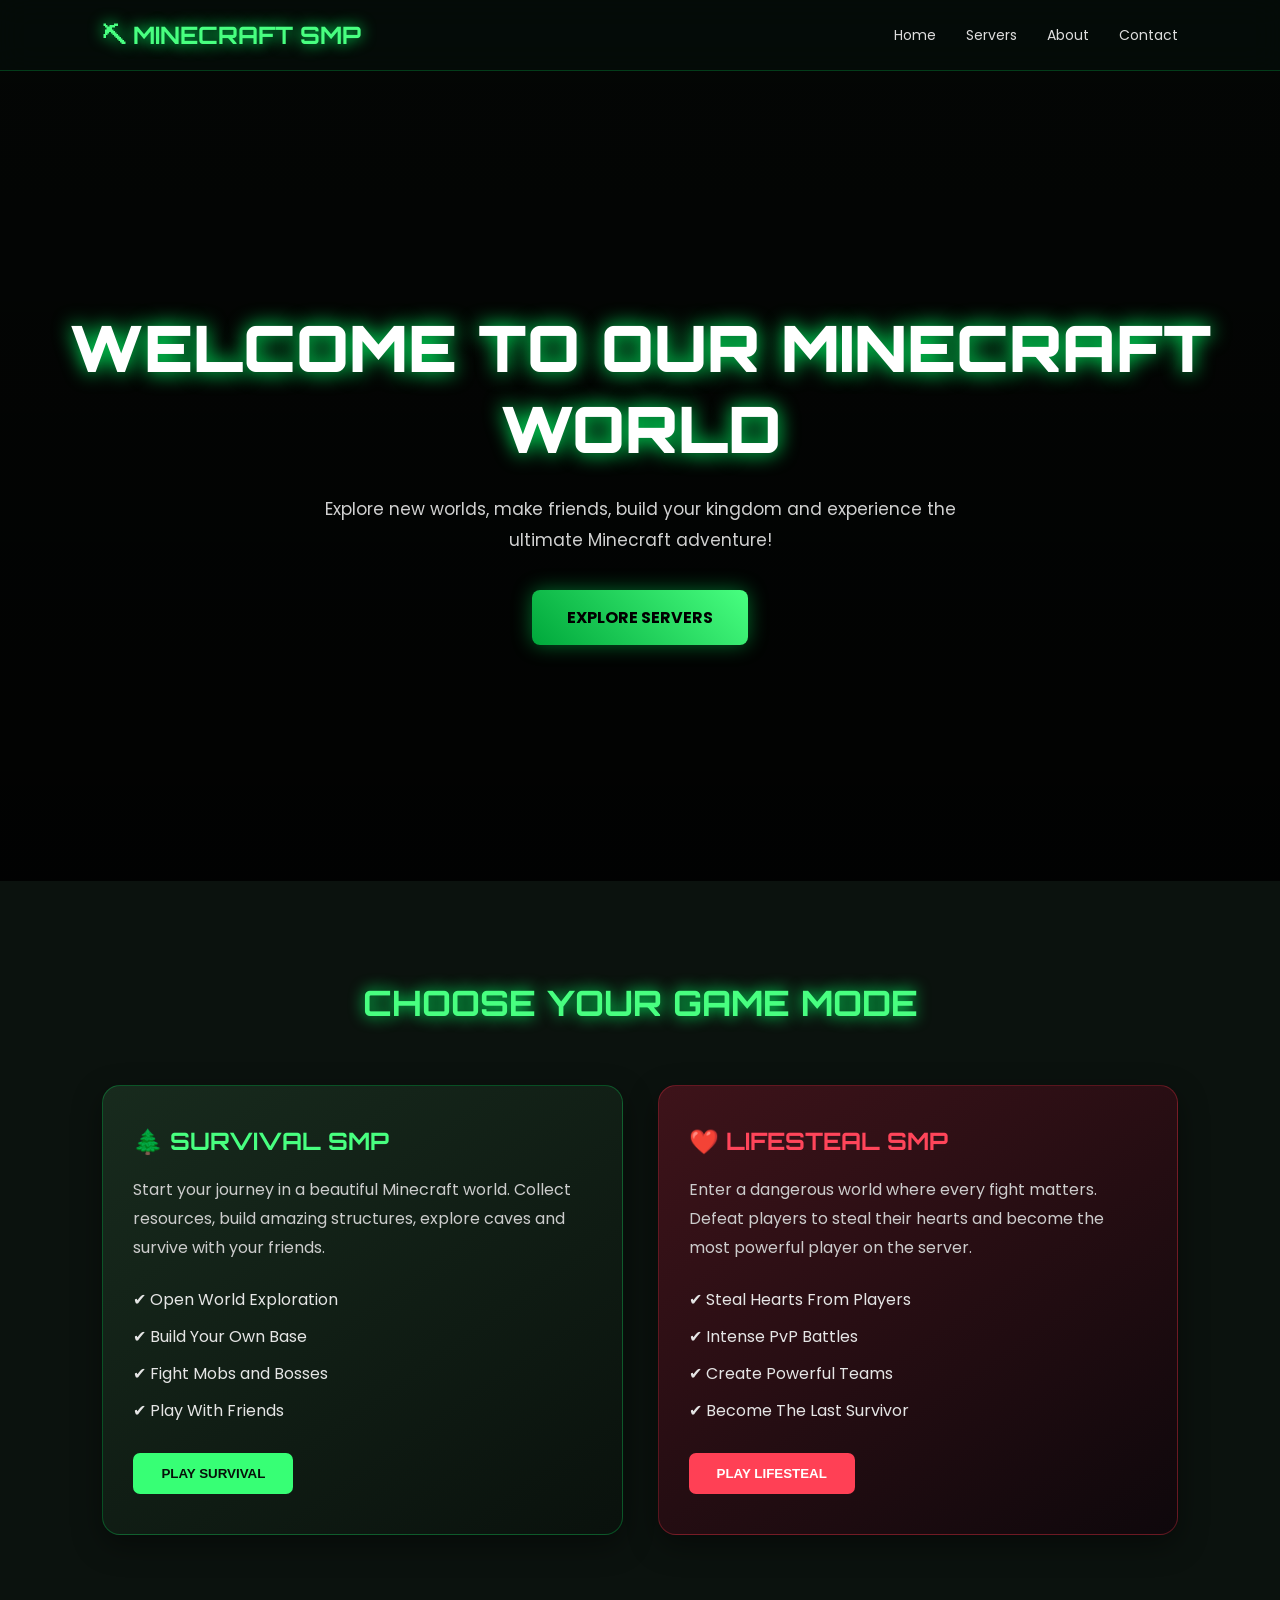
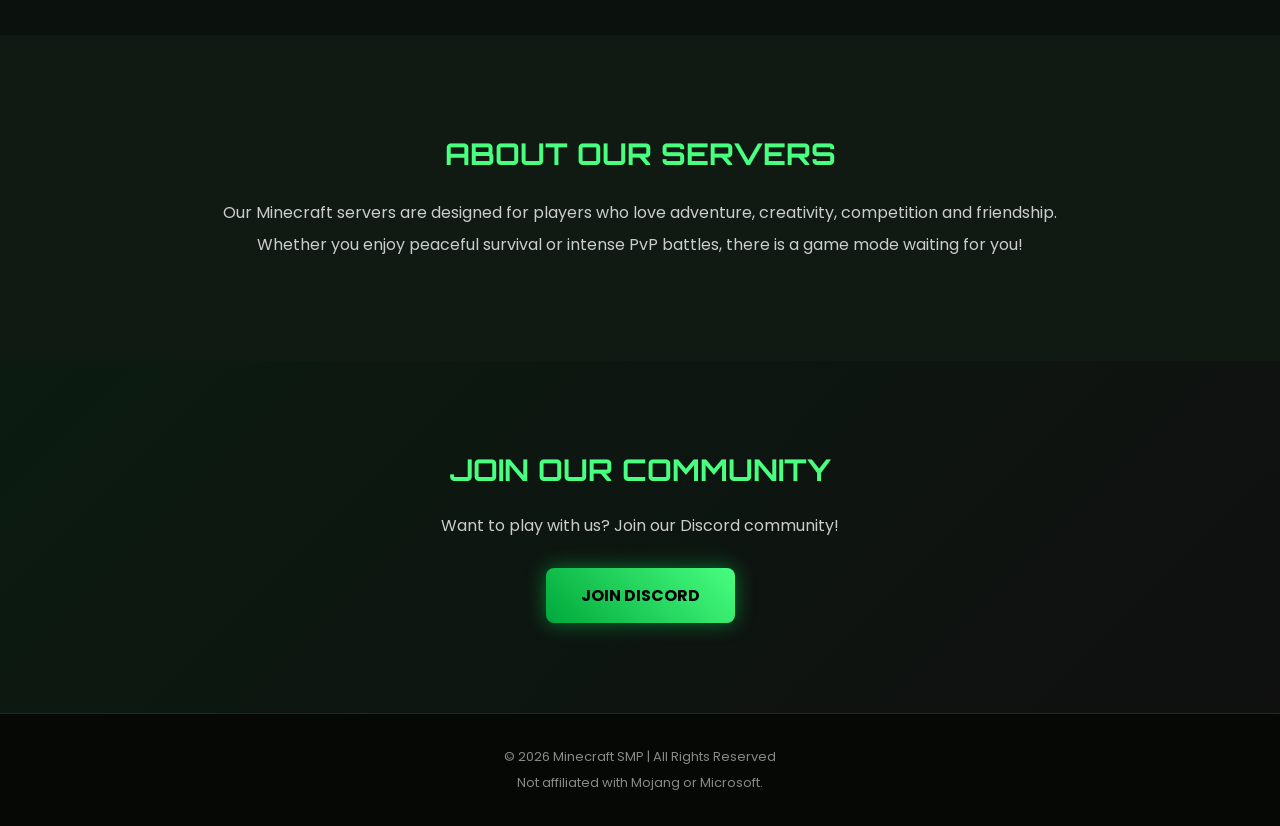
==== index.html @ 4bc15a17 "Add files via upload" ====
<!DOCTYPE html>
<html lang="en">
<head>
    <meta charset="UTF-8">
    <meta name="viewport" content="width=device-width, initial-scale=1.0">
    <title>Minecraft SMP Servers</title>
    <link rel="stylesheet" href="style.css">
</head>

<body>

    <!-- Header -->
    <header>
        <h1>⛏ MINECRAFT SMP</h1>

        <nav>
            <a href="#home">Home</a>
            <a href="#servers">Servers</a>
            <a href="#about">About</a>
            <a href="#contact">Contact</a>
        </nav>
    </header>

    <!-- Home Section -->
    <section id="home" class="hero">

        <h2>WELCOME TO OUR MINECRAFT WORLD</h2>

        <p>
            Explore new worlds, make friends, build your kingdom
            and experience the ultimate Minecraft adventure!
        </p>

        <a href="#servers" class="btn">EXPLORE SERVERS</a>

    </section>

    <!-- Servers Section -->
    <section id="servers">

        <h2>CHOOSE YOUR GAME MODE</h2>

        <div class="server-container">

            <!-- Survival Server -->
            <div class="server-card">

                <h3>🌲 SURVIVAL SMP</h3>

                <p>
                    Start your journey in a beautiful Minecraft world.
                    Collect resources, build amazing structures,
                    explore caves and survive with your friends.
                </p>

                <ul>
                    <li>✔ Open World Exploration</li>
                    <li>✔ Build Your Own Base</li>
                    <li>✔ Fight Mobs and Bosses</li>
                    <li>✔ Play With Friends</li>
                </ul>

                <button onclick="joinServer('survival')">
                    PLAY SURVIVAL
                </button>

            </div>

            <!-- Lifesteal Server -->
            <div class="server-card">

                <h3>❤️ LIFESTEAL SMP</h3>

                <p>
                    Enter a dangerous world where every fight matters.
                    Defeat players to steal their hearts and become
                    the most powerful player on the server.
                </p>

                <ul>
                    <li>✔ Steal Hearts From Players</li>
                    <li>✔ Intense PvP Battles</li>
                    <li>✔ Create Powerful Teams</li>
                    <li>✔ Become The Last Survivor</li>
                </ul>

                <button onclick="joinServer('lifesteal')">
                    PLAY LIFESTEAL
                </button>

            </div>

        </div>

    </section>

    <!-- About Section -->
    <section id="about">

        <h2>ABOUT OUR SERVERS</h2>

        <p>
            Our Minecraft servers are designed for players who love
            adventure, creativity, competition and friendship.

            Whether you enjoy peaceful survival or intense PvP battles,
            there is a game mode waiting for you!
        </p>

    </section>

    <!-- Contact Section -->
    <section id="contact">

        <h2>JOIN OUR COMMUNITY</h2>

        <p>Want to play with us? Join our Discord community!</p>

        <a href="https://discord.gg/6DWbQexFSh"
   class="btn"
   target="_blank"
   rel="noopener noreferrer">
   JOIN DISCORD
</a>

    </section>

    <!-- Footer -->
    <footer>
        <p>© 2026 Minecraft SMP | All Rights Reserved</p>
        <p>Not affiliated with Mojang or Microsoft.</p>
    </footer>

    <script src="script.js"></script>

</body>
</html>
---- style.css ----
/* ==============================
   MINECRAFT SMP WEBSITE
   PREMIUM GAMING DESIGN
================================ */

/* GOOGLE FONT */
@import url('https://fonts.googleapis.com/css2?family=Orbitron:wght@400;500;600;700;800;900&family=Poppins:wght@300;400;500;600;700&display=swap');

/* GLOBAL SETTINGS */
* {
    margin: 0;
    padding: 0;
    box-sizing: border-box;
    scroll-behavior: smooth;
}

body {
    font-family: 'Poppins', sans-serif;
    background: #080d0a;
    color: white;
    overflow-x: hidden;
}

/* ==============================
   HEADER
================================ */

header {
    width: 100%;
    padding: 20px 8%;
    display: flex;
    justify-content: space-between;
    align-items: center;
    background: rgba(5, 12, 8, 0.9);
    backdrop-filter: blur(15px);
    border-bottom: 1px solid rgba(0, 255, 100, 0.2);
    position: sticky;
    top: 0;
    z-index: 1000;
}

header h1 {
    font-family: 'Orbitron', sans-serif;
    font-size: 24px;
    color: #48ff80;
    text-shadow: 0 0 15px #00ff66;
}

nav {
    display: flex;
    gap: 30px;
}

nav a {
    color: #ddd;
    text-decoration: none;
    font-size: 14px;
    transition: 0.3s;
}

nav a:hover {
    color: #43ff78;
    text-shadow: 0 0 10px #00ff66;
}

/* ==============================
   HERO SECTION
================================ */

.hero {
    min-height: 90vh;
    display: flex;
    flex-direction: column;
    justify-content: center;
    align-items: center;
    text-align: center;
    padding: 40px 20px;

    background:
    linear-gradient(rgba(0, 0, 0, 0.55),
    rgba(0, 0, 0, 0.85)),
    url('https://images.unsplash.com/photo-1448375240586-882707db888b');

    background-size: cover;
    background-position: center;
    background-attachment: fixed;
}

.hero h2 {
    font-family: 'Orbitron', sans-serif;
    font-size: clamp(30px, 5vw, 65px);
    font-weight: 900;
    color: white;
    text-shadow: 0 0 20px #00ff66;
    margin-bottom: 25px;
    animation: fadeIn 1.5s ease;
}

.hero p {
    max-width: 700px;
    color: #d0d0d0;
    font-size: 17px;
    line-height: 1.8;
    margin-bottom: 35px;
}

/* BUTTONS */

.btn {
    display: inline-block;
    padding: 15px 35px;
    background: linear-gradient(45deg, #00a83b, #48ff80);
    color: black;
    font-weight: 700;
    text-decoration: none;
    border-radius: 8px;
    transition: 0.4s;
    box-shadow: 0 0 20px rgba(0, 255, 100, 0.4);
}

.btn:hover {
    transform: translateY(-5px) scale(1.05);
    box-shadow: 0 0 35px #00ff66;
}

/* ==============================
   SERVER SECTION
================================ */

#servers {
    padding: 100px 8%;
    text-align: center;
    background: #0b120e;
}

#servers h2 {
    font-family: 'Orbitron', sans-serif;
    font-size: 35px;
    margin-bottom: 60px;
    color: #48ff80;
    text-shadow: 0 0 15px #00ff66;
}

.server-container {
    display: grid;
    grid-template-columns: repeat(2, minmax(0, 1fr));
    gap: 35px;
}

/* SERVER CARDS */

.server-card {
    background: linear-gradient(
        145deg,
        rgba(25, 45, 31, 0.95),
        rgba(10, 18, 13, 0.95)
    );

    border: 1px solid rgba(0, 255, 100, 0.25);
    border-radius: 18px;
    padding: 40px 30px;
    text-align: left;
    transition: 0.4s;
    position: relative;
    overflow: hidden;
    box-shadow: 0 10px 30px rgba(0,0,0,0.4);
}

.server-card::before {
    content: "";
    position: absolute;
    width: 100%;
    height: 3px;
    top: 0;
    left: -100%;
    background: #48ff80;
    transition: 0.5s;
}

.server-card:hover::before {
    left: 0;
}

.server-card:hover {
    transform: translateY(-12px);
    border-color: #48ff80;
    box-shadow: 0 0 30px rgba(0,255,100,0.2);
}

.server-card h3 {
    font-family: 'Orbitron', sans-serif;
    font-size: 24px;
    margin-bottom: 20px;
    color: #48ff80;
}

.server-card p {
    color: #ccc;
    line-height: 1.8;
    margin-bottom: 25px;
}

.server-card ul {
    list-style: none;
    margin-bottom: 30px;
}

.server-card ul li {
    color: #e5e5e5;
    margin-bottom: 12px;
}

/* SERVER BUTTON */

.server-card button {
    padding: 13px 28px;
    background: #37ff75;
    color: #061109;
    border: none;
    border-radius: 7px;
    font-weight: 800;
    cursor: pointer;
    transition: 0.3s;
}

.server-card button:hover {
    background: white;
    box-shadow: 0 0 20px #37ff75;
    transform: scale(1.05);
}

/* LIFESTEAL RED THEME */

.server-card:nth-child(2) {
    border-color: rgba(255, 50, 70, 0.3);
    background: linear-gradient(
        145deg,
        rgba(65, 20, 27, 0.95),
        rgba(15, 8, 12, 0.95)
    );
}

.server-card:nth-child(2) h3 {
    color: #ff455a;
}

.server-card:nth-child(2)::before {
    background: #ff304c;
}

.server-card:nth-child(2):hover {
    border-color: #ff304c;
    box-shadow: 0 0 30px rgba(255, 40, 70, 0.25);
}

.server-card:nth-child(2) button {
    background: #ff4055;
    color: white;
}

.server-card:nth-child(2) button:hover {
    box-shadow: 0 0 20px #ff4055;
}

/* ==============================
   ABOUT SECTION
================================ */

#about {
    padding: 100px 15%;
    text-align: center;
    background: #101a13;
}

#about h2,
#contact h2 {
    font-family: 'Orbitron', sans-serif;
    color: #48ff80;
    font-size: 30px;
    margin-bottom: 25px;
}

#about p {
    color: #ccc;
    line-height: 2;
    font-size: 16px;
}

/* ==============================
   CONTACT SECTION
================================ */

#contact {
    padding: 90px 20px;
    text-align: center;
    background: linear-gradient(135deg, #0b1b10, #101010);
}

#contact p {
    color: #ccc;
    margin-bottom: 30px;
}

/* ==============================
   FOOTER
================================ */

footer {
    background: #050805;
    border-top: 1px solid rgba(0,255,100,0.2);
    padding: 30px;
    text-align: center;
    color: #888;
    font-size: 13px;
    line-height: 2;
}

/* ==============================
   ANIMATIONS
================================ */

@keyframes fadeIn {
    from {
        opacity: 0;
        transform: translateY(30px);
    }

    to {
        opacity: 1;
        transform: translateY(0);
    }
}

/* ==============================
   RESPONSIVE DESIGN
================================ */

@media (max-width: 768px) {

    header {
        flex-direction: column;
        gap: 18px;
        padding: 20px;
    }

    nav {
        gap: 15px;
        flex-wrap: wrap;
        justify-content: center;
    }

    nav a {
        font-size: 12px;
    }

    .hero {
        min-height: 75vh;
        background-attachment: scroll;
    }

    .hero p {
        font-size: 14px;
    }

    .server-container {
        grid-template-columns: 1fr;
    }

    #servers {
        padding: 70px 6%;
    }

    #servers h2 {
        font-size: 25px;
    }

    .server-card {
        padding: 30px 22px;
    }

    #about {
        padding: 70px 8%;
    }

}
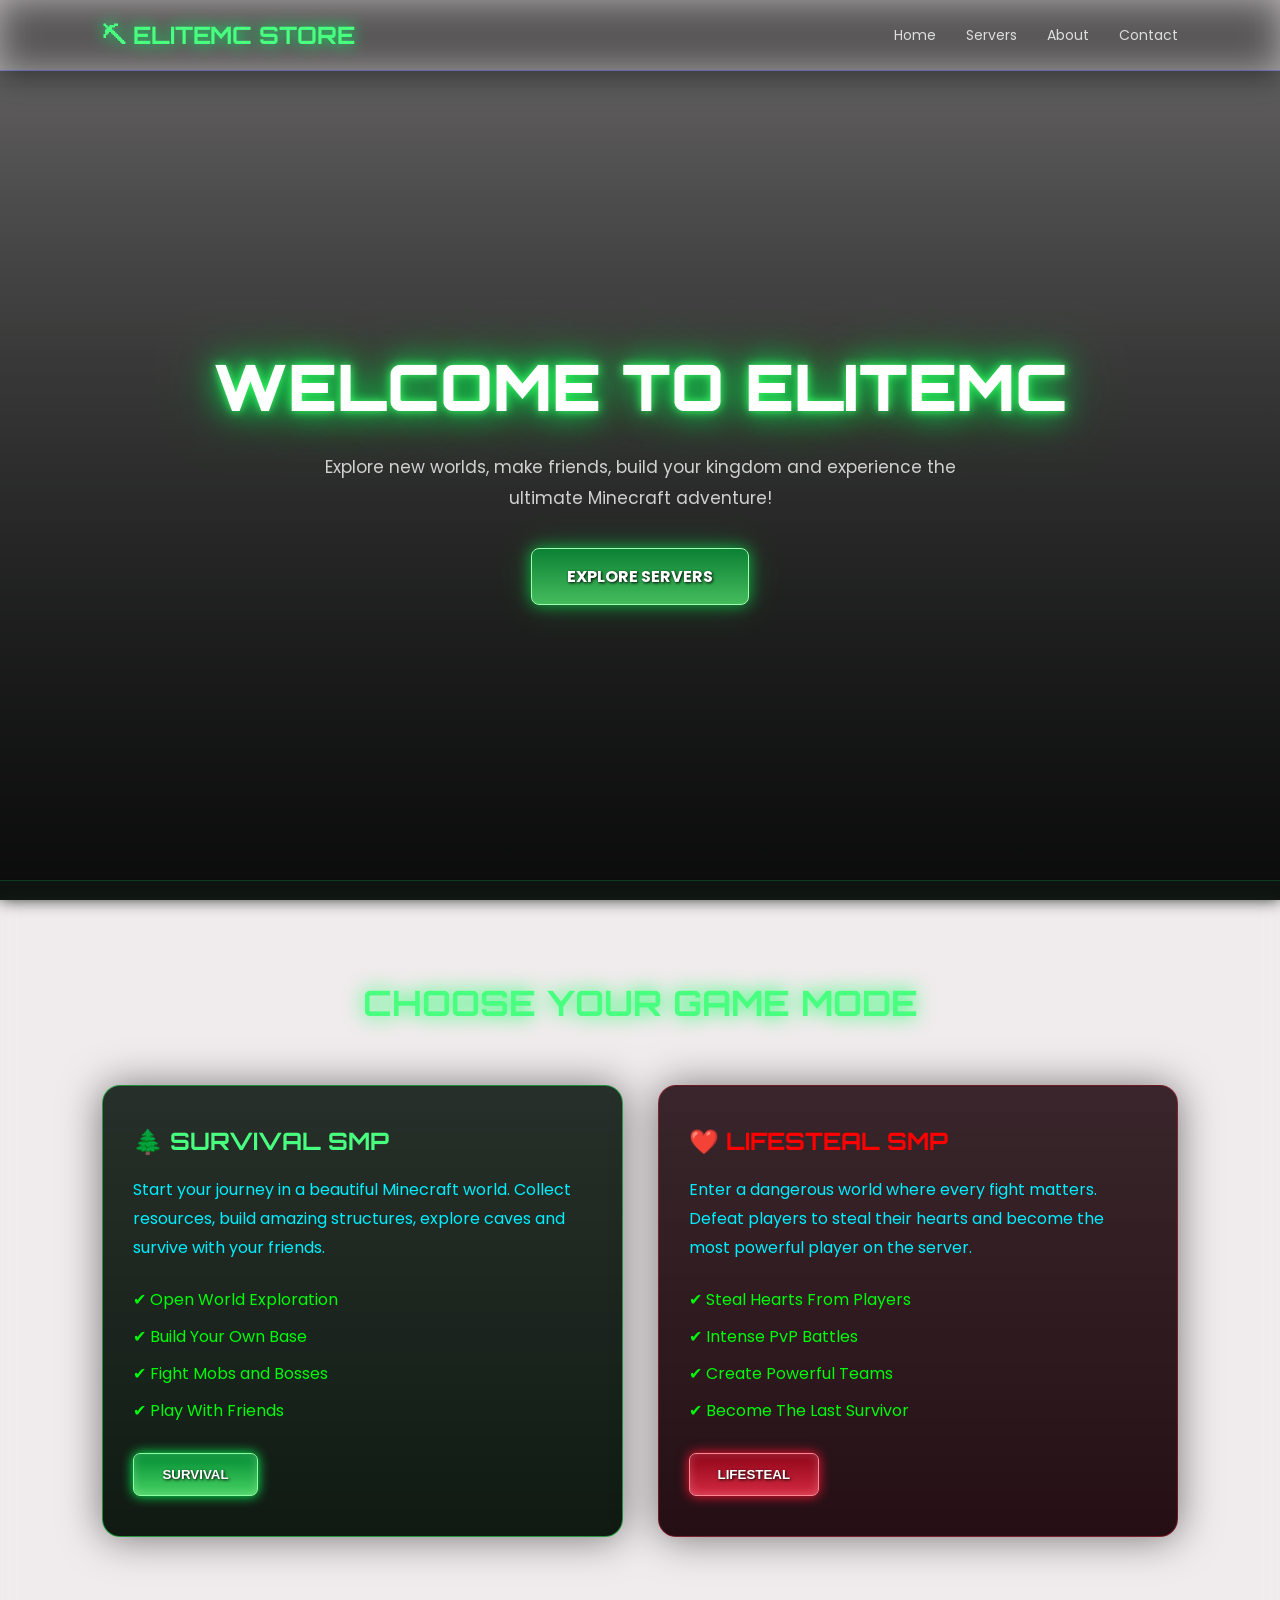
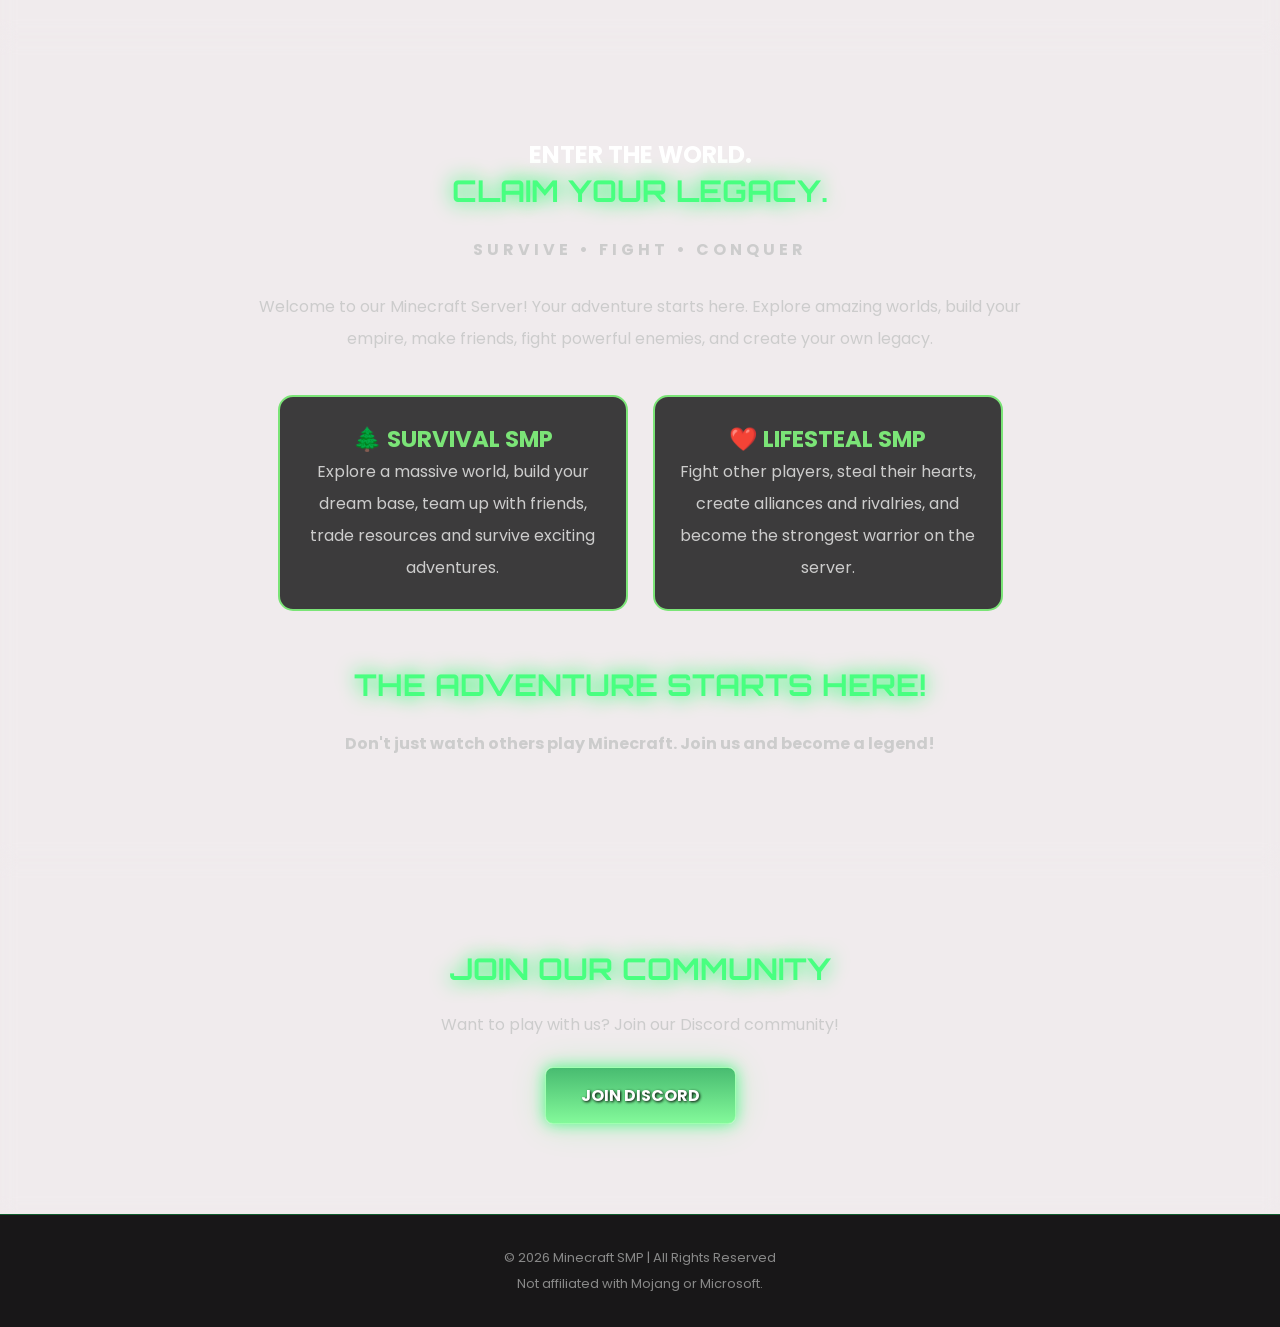
==== commit 8c8d8a99: "Add files via upload" ====
--- a/index.html
+++ b/index.html
@@ -1,137 +1,167 @@
-<!DOCTYPE html>
-<html lang="en">
-<head>
-    <meta charset="UTF-8">
-    <meta name="viewport" content="width=device-width, initial-scale=1.0">
-    <title>Minecraft SMP Servers</title>
-    <link rel="stylesheet" href="style.css">
-</head>
-
-<body>
-
-    <!-- Header -->
-    <header>
-        <h1>⛏ MINECRAFT SMP</h1>
-
-        <nav>
-            <a href="#home">Home</a>
-            <a href="#servers">Servers</a>
-            <a href="#about">About</a>
-            <a href="#contact">Contact</a>
-        </nav>
-    </header>
-
-    <!-- Home Section -->
-    <section id="home" class="hero">
-
-        <h2>WELCOME TO OUR MINECRAFT WORLD</h2>
-
-        <p>
-            Explore new worlds, make friends, build your kingdom
-            and experience the ultimate Minecraft adventure!
-        </p>
-
-        <a href="#servers" class="btn">EXPLORE SERVERS</a>
-
-    </section>
-
-    <!-- Servers Section -->
-    <section id="servers">
-
-        <h2>CHOOSE YOUR GAME MODE</h2>
-
-        <div class="server-container">
-
-            <!-- Survival Server -->
-            <div class="server-card">
-
-                <h3>🌲 SURVIVAL SMP</h3>
-
-                <p>
-                    Start your journey in a beautiful Minecraft world.
-                    Collect resources, build amazing structures,
-                    explore caves and survive with your friends.
-                </p>
-
-                <ul>
-                    <li>✔ Open World Exploration</li>
-                    <li>✔ Build Your Own Base</li>
-                    <li>✔ Fight Mobs and Bosses</li>
-                    <li>✔ Play With Friends</li>
-                </ul>
-
-                <button onclick="joinServer('survival')">
-                    PLAY SURVIVAL
-                </button>
-
-            </div>
-
-            <!-- Lifesteal Server -->
-            <div class="server-card">
-
-                <h3>❤️ LIFESTEAL SMP</h3>
-
-                <p>
-                    Enter a dangerous world where every fight matters.
-                    Defeat players to steal their hearts and become
-                    the most powerful player on the server.
-                </p>
-
-                <ul>
-                    <li>✔ Steal Hearts From Players</li>
-                    <li>✔ Intense PvP Battles</li>
-                    <li>✔ Create Powerful Teams</li>
-                    <li>✔ Become The Last Survivor</li>
-                </ul>
-
-                <button onclick="joinServer('lifesteal')">
-                    PLAY LIFESTEAL
-                </button>
-
-            </div>
-
-        </div>
-
-    </section>
-
-    <!-- About Section -->
-    <section id="about">
-
-        <h2>ABOUT OUR SERVERS</h2>
-
-        <p>
-            Our Minecraft servers are designed for players who love
-            adventure, creativity, competition and friendship.
-
-            Whether you enjoy peaceful survival or intense PvP battles,
-            there is a game mode waiting for you!
-        </p>
-
-    </section>
-
-    <!-- Contact Section -->
-    <section id="contact">
-
-        <h2>JOIN OUR COMMUNITY</h2>
-
-        <p>Want to play with us? Join our Discord community!</p>
-
-        <a href="https://discord.gg/6DWbQexFSh"
-   class="btn"
-   target="_blank"
-   rel="noopener noreferrer">
-   JOIN DISCORD
-</a>
-
-    </section>
-
-    <!-- Footer -->
-    <footer>
-        <p>© 2026 Minecraft SMP | All Rights Reserved</p>
-        <p>Not affiliated with Mojang or Microsoft.</p>
-    </footer>
-
-    <script src="script.js"></script>
-
-</body>
-</html>
+<!DOCTYPE html>
+<html lang="en">
+<head>
+    <meta charset="UTF-8">
+    <meta name="viewport" content="width=device-width, initial-scale=1.0">
+    <title>Minecraft SMP Servers</title>
+    <link rel="stylesheet" href="style.css">
+</head>
+
+<body class="home-page">
+
+    <!-- Header -->
+    <header>
+        <h1>⛏ ELITEMC STORE</h1>
+
+        <nav>
+            <a href="#home">Home</a>
+            <a href="#servers">Servers</a>
+            <a href="#about">About</a>
+            <a href="#contact">Contact</a>
+        </nav>
+    </header>
+
+    <!-- Home Section -->
+    <section id="home" class="hero">
+
+        <h2>WELCOME TO ELITEMC</h2>
+
+        <p>
+            Explore new worlds, make friends, build your kingdom
+            and experience the ultimate Minecraft adventure!
+        </p>
+
+        <a href="#servers" class="btn">EXPLORE SERVERS</a>
+
+    </section>
+
+    <!-- Servers Section -->
+    <section id="servers">
+
+        <h2>CHOOSE YOUR GAME MODE</h2>
+
+        <div class="server-container">
+
+            <!-- Survival Server -->
+            <div class="server-card">
+
+                <h3>🌲 SURVIVAL SMP</h3>
+
+                <p>
+                    Start your journey in a beautiful Minecraft world.
+                    Collect resources, build amazing structures,
+                    explore caves and survive with your friends.
+                </p>
+
+                <ul>
+                    <li>✔ Open World Exploration</li>
+                    <li>✔ Build Your Own Base</li>
+                    <li>✔ Fight Mobs and Bosses</li>
+                    <li>✔ Play With Friends</li>
+                </ul>
+
+               <button onclick="joinServer('survival')">SURVIVAL</button>
+
+            </div>
+
+            <!-- Lifesteal Server -->
+            <div class="server-card">
+
+                <h3>❤️ LIFESTEAL SMP</h3>
+
+                <p>
+                    Enter a dangerous world where every fight matters.
+                    Defeat players to steal their hearts and become
+                    the most powerful player on the server.
+                </p>
+
+                <ul>
+                    <li>✔ Steal Hearts From Players</li>
+                    <li>✔ Intense PvP Battles</li>
+                    <li>✔ Create Powerful Teams</li>
+                    <li>✔ Become The Last Survivor</li>
+                </ul>
+
+                <button onclick="joinServer('lifesteal')">LIFESTEAL</button>
+                    
+            </div>
+
+        </div>
+
+    </section>
+
+    <!-- SERVER DESCRIPTION SECTION -->
+<section id="about">
+
+    <h1>ENTER THE WORLD.</h1>
+    <h2>CLAIM YOUR LEGACY.</h2>
+
+    <p class="tagline">
+        SURVIVE • FIGHT • CONQUER
+    </p>
+
+    <p class="intro">
+        Welcome to our Minecraft Server! Your adventure starts here.
+        Explore amazing worlds, build your empire, make friends,
+        fight powerful enemies, and create your own legacy.
+    </p>
+
+    <div class="game-modes">
+
+        <div class="mode-box">
+            <h3>🌲 SURVIVAL SMP</h3>
+            <p>
+                Explore a massive world, build your dream base,
+                team up with friends, trade resources and survive
+                exciting adventures.
+            </p>
+        </div>
+
+        <div class="mode-box">
+            <h3>❤️ LIFESTEAL SMP</h3>
+            <p>
+                Fight other players, steal their hearts, create
+                alliances and rivalries, and become the strongest
+                warrior on the server.
+            </p>
+        </div>
+
+    </div>
+
+    <h2 class="join-text">
+        THE ADVENTURE STARTS HERE!
+    </h2>
+
+    <p class="ending">
+        Don't just watch others play Minecraft.
+        Join us and become a legend!
+    </p>
+
+</section>
+
+    <!-- Contact Section -->
+    <section id="contact">
+
+        <h2>JOIN OUR COMMUNITY</h2>
+
+        <p>Want to play with us? Join our Discord community!</p>
+
+        <a href="https://discord.gg/6DWbQexFSh"
+   class="btn"
+   target="_blank"
+   rel="noopener noreferrer">
+   JOIN DISCORD
+</a>
+
+    </section>
+
+    <!-- Footer -->
+    <footer>
+        <p>© 2026 Minecraft SMP | All Rights Reserved</p>
+        <p>Not affiliated with Mojang or Microsoft.</p>
+    </footer>
+
+    <script src="script.js"></script>
+
+</body>
+</html>
--- a/style.css
+++ b/style.css
@@ -1,386 +1,983 @@
-
-/* ==============================
-   MINECRAFT SMP WEBSITE
-   PREMIUM GAMING DESIGN
-================================ */
-
-/* GOOGLE FONT */
-@import url('https://fonts.googleapis.com/css2?family=Orbitron:wght@400;500;600;700;800;900&family=Poppins:wght@300;400;500;600;700&display=swap');
-
-/* GLOBAL SETTINGS */
-* {
-    margin: 0;
-    padding: 0;
-    box-sizing: border-box;
-    scroll-behavior: smooth;
-}
-
-body {
-    font-family: 'Poppins', sans-serif;
-    background: #080d0a;
-    color: white;
-    overflow-x: hidden;
-}
-
-/* ==============================
-   HEADER
-================================ */
-
-header {
-    width: 100%;
-    padding: 20px 8%;
-    display: flex;
-    justify-content: space-between;
-    align-items: center;
-    background: rgba(5, 12, 8, 0.9);
-    backdrop-filter: blur(15px);
-    border-bottom: 1px solid rgba(0, 255, 100, 0.2);
-    position: sticky;
-    top: 0;
-    z-index: 1000;
-}
-
-header h1 {
-    font-family: 'Orbitron', sans-serif;
-    font-size: 24px;
-    color: #48ff80;
-    text-shadow: 0 0 15px #00ff66;
-}
-
-nav {
-    display: flex;
-    gap: 30px;
-}
-
-nav a {
-    color: #ddd;
-    text-decoration: none;
-    font-size: 14px;
-    transition: 0.3s;
-}
-
-nav a:hover {
-    color: #43ff78;
-    text-shadow: 0 0 10px #00ff66;
-}
-
-/* ==============================
-   HERO SECTION
-================================ */
-
-.hero {
-    min-height: 90vh;
-    display: flex;
-    flex-direction: column;
-    justify-content: center;
-    align-items: center;
-    text-align: center;
-    padding: 40px 20px;
-
-    background:
-    linear-gradient(rgba(0, 0, 0, 0.55),
-    rgba(0, 0, 0, 0.85)),
-    url('https://images.unsplash.com/photo-1448375240586-882707db888b');
-
-    background-size: cover;
-    background-position: center;
-    background-attachment: fixed;
-}
-
-.hero h2 {
-    font-family: 'Orbitron', sans-serif;
-    font-size: clamp(30px, 5vw, 65px);
-    font-weight: 900;
-    color: white;
-    text-shadow: 0 0 20px #00ff66;
-    margin-bottom: 25px;
-    animation: fadeIn 1.5s ease;
-}
-
-.hero p {
-    max-width: 700px;
-    color: #d0d0d0;
-    font-size: 17px;
-    line-height: 1.8;
-    margin-bottom: 35px;
-}
-
-/* BUTTONS */
-
-.btn {
-    display: inline-block;
-    padding: 15px 35px;
-    background: linear-gradient(45deg, #00a83b, #48ff80);
-    color: black;
-    font-weight: 700;
-    text-decoration: none;
-    border-radius: 8px;
-    transition: 0.4s;
-    box-shadow: 0 0 20px rgba(0, 255, 100, 0.4);
-}
-
-.btn:hover {
-    transform: translateY(-5px) scale(1.05);
-    box-shadow: 0 0 35px #00ff66;
-}
-
-/* ==============================
-   SERVER SECTION
-================================ */
-
-#servers {
-    padding: 100px 8%;
-    text-align: center;
-    background: #0b120e;
-}
-
-#servers h2 {
-    font-family: 'Orbitron', sans-serif;
-    font-size: 35px;
-    margin-bottom: 60px;
-    color: #48ff80;
-    text-shadow: 0 0 15px #00ff66;
-}
-
-.server-container {
-    display: grid;
-    grid-template-columns: repeat(2, minmax(0, 1fr));
-    gap: 35px;
-}
-
-/* SERVER CARDS */
-
-.server-card {
-    background: linear-gradient(
-        145deg,
-        rgba(25, 45, 31, 0.95),
-        rgba(10, 18, 13, 0.95)
-    );
-
-    border: 1px solid rgba(0, 255, 100, 0.25);
-    border-radius: 18px;
-    padding: 40px 30px;
-    text-align: left;
-    transition: 0.4s;
-    position: relative;
-    overflow: hidden;
-    box-shadow: 0 10px 30px rgba(0,0,0,0.4);
-}
-
-.server-card::before {
-    content: "";
-    position: absolute;
-    width: 100%;
-    height: 3px;
-    top: 0;
-    left: -100%;
-    background: #48ff80;
-    transition: 0.5s;
-}
-
-.server-card:hover::before {
-    left: 0;
-}
-
-.server-card:hover {
-    transform: translateY(-12px);
-    border-color: #48ff80;
-    box-shadow: 0 0 30px rgba(0,255,100,0.2);
-}
-
-.server-card h3 {
-    font-family: 'Orbitron', sans-serif;
-    font-size: 24px;
-    margin-bottom: 20px;
-    color: #48ff80;
-}
-
-.server-card p {
-    color: #ccc;
-    line-height: 1.8;
-    margin-bottom: 25px;
-}
-
-.server-card ul {
-    list-style: none;
-    margin-bottom: 30px;
-}
-
-.server-card ul li {
-    color: #e5e5e5;
-    margin-bottom: 12px;
-}
-
-/* SERVER BUTTON */
-
-.server-card button {
-    padding: 13px 28px;
-    background: #37ff75;
-    color: #061109;
-    border: none;
-    border-radius: 7px;
-    font-weight: 800;
-    cursor: pointer;
-    transition: 0.3s;
-}
-
-.server-card button:hover {
-    background: white;
-    box-shadow: 0 0 20px #37ff75;
-    transform: scale(1.05);
-}
-
-/* LIFESTEAL RED THEME */
-
-.server-card:nth-child(2) {
-    border-color: rgba(255, 50, 70, 0.3);
-    background: linear-gradient(
-        145deg,
-        rgba(65, 20, 27, 0.95),
-        rgba(15, 8, 12, 0.95)
-    );
-}
-
-.server-card:nth-child(2) h3 {
-    color: #ff455a;
-}
-
-.server-card:nth-child(2)::before {
-    background: #ff304c;
-}
-
-.server-card:nth-child(2):hover {
-    border-color: #ff304c;
-    box-shadow: 0 0 30px rgba(255, 40, 70, 0.25);
-}
-
-.server-card:nth-child(2) button {
-    background: #ff4055;
-    color: white;
-}
-
-.server-card:nth-child(2) button:hover {
-    box-shadow: 0 0 20px #ff4055;
-}
-
-/* ==============================
-   ABOUT SECTION
-================================ */
-
-#about {
-    padding: 100px 15%;
-    text-align: center;
-    background: #101a13;
-}
-
-#about h2,
-#contact h2 {
-    font-family: 'Orbitron', sans-serif;
-    color: #48ff80;
-    font-size: 30px;
-    margin-bottom: 25px;
-}
-
-#about p {
-    color: #ccc;
-    line-height: 2;
-    font-size: 16px;
-}
-
-/* ==============================
-   CONTACT SECTION
-================================ */
-
-#contact {
-    padding: 90px 20px;
-    text-align: center;
-    background: linear-gradient(135deg, #0b1b10, #101010);
-}
-
-#contact p {
-    color: #ccc;
-    margin-bottom: 30px;
-}
-
-/* ==============================
-   FOOTER
-================================ */
-
-footer {
-    background: #050805;
-    border-top: 1px solid rgba(0,255,100,0.2);
-    padding: 30px;
-    text-align: center;
-    color: #888;
-    font-size: 13px;
-    line-height: 2;
-}
-
-/* ==============================
-   ANIMATIONS
-================================ */
-
-@keyframes fadeIn {
-    from {
-        opacity: 0;
-        transform: translateY(30px);
-    }
-
-    to {
-        opacity: 1;
-        transform: translateY(0);
-    }
-}
-
-/* ==============================
-   RESPONSIVE DESIGN
-================================ */
-
-@media (max-width: 768px) {
-
-    header {
-        flex-direction: column;
-        gap: 18px;
-        padding: 20px;
-    }
-
-    nav {
-        gap: 15px;
-        flex-wrap: wrap;
-        justify-content: center;
-    }
-
-    nav a {
-        font-size: 12px;
-    }
-
-    .hero {
-        min-height: 75vh;
-        background-attachment: scroll;
-    }
-
-    .hero p {
-        font-size: 14px;
-    }
-
-    .server-container {
-        grid-template-columns: 1fr;
-    }
-
-    #servers {
-        padding: 70px 6%;
-    }
-
-    #servers h2 {
-        font-size: 25px;
-    }
-
-    .server-card {
-        padding: 30px 22px;
-    }
-
-    #about {
-        padding: 70px 8%;
-    }
-
-}
+/* ==============================
+   MINECRAFT SMP WEBSITE
+   PREMIUM GAMING DESIGN
+================================ */
+
+/* GOOGLE FONT */
+@import url('https://fonts.googleapis.com/css2?family=Orbitron:wght@400;500;600;700;800;900&family=Poppins:wght@300;400;500;600;700&display=swap');
+
+/* GLOBAL SETTINGS */
+* {
+    margin: 0;
+    padding: 0;
+    box-sizing: border-box;
+    scroll-behavior: smooth;
+}
+
+body {
+    font-family: 'Poppins', sans-serif;
+    background: #080d0a;
+    color: white;
+    overflow-x: hidden;
+}
+
+/* ==============================
+   HEADER
+================================ */
+
+header {
+    width: 100%;
+    padding: 20px 8%;
+    display: flex;
+    justify-content: space-between;
+    align-items: center;
+    background: rgba(5, 12, 8, 0.9);
+    backdrop-filter: blur(15px);
+    border-bottom: 1px solid rgba(0, 255, 100, 0.2);
+    position: sticky;
+    top: 0;
+    z-index: 1000;
+}
+
+header h1 {
+    font-family: 'Orbitron', sans-serif;
+    font-size: 24px;
+    color: #48ff80;
+    text-shadow: 0 0 15px #00ff66;
+}
+
+nav {
+    display: flex;
+    gap: 30px;
+}
+
+nav a {
+    color: #ddd;
+    text-decoration: none;
+    font-size: 14px;
+    transition: 0.3s;
+}
+
+nav a:hover {
+    color: #43ff78;
+    text-shadow: 0 0 10px #00ff66;
+}
+
+/* ==============================
+   HERO SECTION
+================================ */
+
+.hero {
+    min-height: 90vh;
+    display: flex;
+    flex-direction: column;
+    justify-content: center;
+    align-items: center;
+    text-align: center;
+    padding: 40px 20px;
+
+    background:
+    linear-gradient(rgba(0, 0, 0, 0.55),
+    rgba(0, 0, 0, 0.85)),
+    url('https://images.unsplash.com/photo-1448375240586-882707db888b');
+
+    background-size: cover;
+    background-position: center;
+    background-attachment: fixed;
+}
+
+.hero h2 {
+    font-family: 'Orbitron', sans-serif;
+    font-size: clamp(30px, 5vw, 65px);
+    font-weight: 900;
+    color: white;
+    text-shadow: 0 0 20px #00ff66;
+    margin-bottom: 25px;
+    animation: fadeIn 1.5s ease;
+}
+
+.hero p {
+    max-width: 700px;
+    color: #d0d0d0;
+    font-size: 17px;
+    line-height: 1.8;
+    margin-bottom: 35px;
+}
+
+/* BUTTONS */
+
+.btn {
+    display: inline-block;
+    padding: 15px 35px;
+    background: linear-gradient(45deg, #ad00f2, #a8f600);
+    color: rgb(255, 0, 166);
+    font-weight: 700;
+    text-decoration: none;
+    border-radius: 8px;
+    transition: 0.4s;
+    box-shadow: 0 0 20px rgba(25, 0, 255, 0.4);
+}
+
+.btn:hover {
+    transform: translateY(-5px) scale(1.05);
+    box-shadow: 0 0 35px #0037ff;
+}
+
+/* ==============================
+   SERVER SECTION
+================================ */
+
+#servers {
+    padding: 100px 8%;
+    text-align: center;
+    background: #fff200;
+}
+
+#servers h2 {
+    font-family: 'Orbitron', sans-serif;
+    font-size: 35px;
+    margin-bottom: 60px;
+    color: #013fec;
+    text-shadow: 0 0 15px #00ff66;
+}
+
+.server-container {
+    display: grid;
+    grid-template-columns: repeat(2, minmax(0, 1fr));
+    gap: 35px;
+}
+
+/* SERVER CARDS */
+
+.server-card {
+    background: linear-gradient(
+        145deg,
+        rgba(25, 45, 31, 0.95),
+        rgba(10, 18, 13, 0.95)
+    );
+
+    border: 1px solid rgba(0, 255, 100, 0.25);
+    border-radius: 18px;
+    padding: 40px 30px;
+    text-align: left;
+    transition: 0.4s;
+    position: relative;
+    overflow: hidden;
+    box-shadow: 0 10px 30px rgba(0,0,0,0.4);
+}
+
+.server-card::before {
+    content: "";
+    position: absolute;
+    width: 100%;
+    height: 3px;
+    top: 0;
+    left: -100%;
+    background: #48ff80;
+    transition: 0.5s;
+}
+
+.server-card:hover::before {
+    left: 0;
+}
+
+.server-card:hover {
+    transform: translateY(-12px);
+    border-color: #48ff80;
+    box-shadow: 0 0 30px rgba(0,255,100,0.2);
+}
+
+.server-card h3 {
+    font-family: 'Orbitron', sans-serif;
+    font-size: 24px;
+    margin-bottom: 20px;
+    color: #48ff80;
+}
+
+.server-card p {
+    color: #00eeff;
+    line-height: 1.8;
+    margin-bottom: 25px;
+}
+
+.server-card ul {
+    list-style: none;
+    margin-bottom: 30px;
+}
+
+.server-card ul li {
+    color: #00fb08;
+    margin-bottom: 12px;
+}
+
+/* SERVER BUTTON */
+
+.server-card button {
+    padding: 13px 28px;
+    background: #af37ff;
+    color: #061109;
+    border: none;
+    border-radius: 7px;
+    font-weight: 800;
+    cursor: pointer;
+    transition: 0.3s;
+}
+
+.server-card button:hover {
+    background: rgb(0, 255, 255);
+    box-shadow: 0 0 20px #37ff75;
+    transform: scale(1.05);
+}
+
+/* LIFESTEAL RED THEME */
+
+.server-card:nth-child(2) {
+    border-color: rgba(255, 50, 70, 0.3);
+    background: linear-gradient(
+        145deg,
+        rgba(65, 20, 27, 0.95),
+        rgba(15, 8, 12, 0.95)
+    );
+}
+
+.server-card:nth-child(2) h3 {
+    color: #ff0000;
+}
+
+.server-card:nth-child(2)::before {
+    background: #ff304c;
+}
+
+.server-card:nth-child(2):hover {
+    border-color: #ff304c;
+    box-shadow: 0 0 30px rgba(255, 40, 70, 0.25);
+}
+
+.server-card:nth-child(2) button {
+    background: #ff4055;
+    color: white;
+}
+
+.server-card:nth-child(2) button:hover {
+    box-shadow: 0 0 20px #ff4055;
+}
+
+/* ==============================
+   ABOUT SECTION
+================================ */
+
+#about {
+    padding: 100px 15%;
+    text-align: center;
+    background: #1d095e;
+}
+
+#about h2,
+#contact h2 {
+    font-family: 'Orbitron', sans-serif;
+    color: #48ff80;
+    font-size: 30px;
+    margin-bottom: 25px;
+}
+
+#about p {
+    color: #ccc;
+    line-height: 2;
+    font-size: 16px;
+}
+
+/* ==============================
+   CONTACT SECTION
+================================ */
+
+#contact {
+    padding: 90px 20px;
+    text-align: center;
+    background: linear-gradient(135deg, #0b1b10, #101010);
+}
+
+#contact p {
+    color: #ccc;
+    margin-bottom: 30px;
+}
+
+/* ==============================
+   FOOTER
+================================ */
+
+footer {
+    background: #8a00fa;
+    border-top: 1px solid rgba(0,255,100,0.2);
+    padding: 30px;
+    text-align: center;
+    color: #888;
+    font-size: 13px;
+    line-height: 2;
+}
+
+/* ==============================
+   ANIMATIONS
+================================ */
+
+@keyframes fadeIn {
+    from {
+        opacity: 0;
+        transform: translateY(30px);
+    }
+
+    to {
+        opacity: 1;
+        transform: translateY(0);
+    }
+}
+
+/* ==============================
+   RESPONSIVE DESIGN
+================================ */
+
+@media (max-width: 768px) {
+
+    header {
+        flex-direction: column;
+        gap: 18px;
+        padding: 20px;
+    }
+
+    nav {
+        gap: 15px;
+        flex-wrap: wrap;
+        justify-content: center;
+    }
+
+    nav a {
+        font-size: 12px;
+    }
+
+    .hero {
+        min-height: 75vh;
+        background-attachment: scroll;
+    }
+
+    .hero p {
+        font-size: 14px;
+    }
+
+    .server-container {
+        grid-template-columns: 1fr;
+    }
+
+    #servers {
+        padding: 70px 6%;
+    }
+
+    #servers h2 {
+        font-size: 25px;
+    }
+
+    .server-card {
+        padding: 30px 22px;
+    }
+
+    #about {
+        padding: 70px 8%;
+    }
+
+}
+
+/* =========================
+   SMP STORE DESIGN
+========================= */
+
+.shop-hero {
+    padding: 100px 20px;
+    text-align: center;
+    background: linear-gradient(135deg, #ff00ee, #e702f8);
+}
+
+.shop-hero h2 {
+    font-family: 'Orbitron', sans-serif;
+    font-size: clamp(25px, 4vw, 45px);
+    color: #48ff80;
+    text-shadow: 0 0 20px #00ff66;
+    margin-bottom: 20px;
+}
+
+.shop-hero p {
+    color: #ccc;
+}
+
+.shop-section {
+    padding: 80px 8%;
+    text-align: center;
+    background: linear-gradient(135deg, #ff00ee, #e702f8);
+}
+
+
+.shop-section h2 {
+    font-family: 'Orbitron', sans-serif;
+    color: #48ff80;
+    margin-bottom: 45px;
+    font-size: 30px;
+}
+
+.shop-grid {
+    display: grid;
+    grid-template-columns: repeat(4, minmax(0, 1fr));
+    gap: 22px;
+}
+
+.product-card {
+    padding: 30px 20px;
+    background: linear-gradient(145deg, #ff00dd, #101712);
+    border: 1px solid rgba(72,255,128,0.3);
+    border-radius: 15px;
+    transition: 0.4s;
+}
+
+.product-card:hover {
+    transform: translateY(-10px);
+    border-color: #48ff80;
+    box-shadow: 0 0 25px rgba(0,255,100,0.2);
+}
+
+.product-card h3 {
+    font-family: 'Orbitron', sans-serif;
+    font-size: 18px;
+    color: white;
+    margin-bottom: 20px;
+}
+
+.product-card .price {
+    color: #48ff80;
+    font-size: 30px;
+    font-weight: 800;
+    margin-bottom: 15px;
+}
+
+.product-card p {
+    color: #bbb;
+    margin-bottom: 20px;
+}
+
+.product-card button {
+    width: 100%;
+    padding: 13px;
+    background: #37ff75;
+    border: none;
+    border-radius: 7px;
+    font-weight: 800;
+    cursor: pointer;
+    transition: 0.3s;
+}
+
+.product-card button:hover {
+    background: white;
+    box-shadow: 0 0 20px #37ff75;
+}
+
+@media(max-width: 900px) {
+    .shop-grid {
+        grid-template-columns: repeat(2, 1fr);
+    }
+}
+
+@media(max-width: 500px) {
+    .shop-grid {
+        grid-template-columns: 1fr;
+    }
+}
+
+/* =================================
+   MINECRAFT 4K CINEMATIC THEME
+================================= */
+
+/* BACKGROUND IMAGE */
+
+body {
+    background: #8f6a7721;
+    position: relative;
+    isolation: isolate;
+}
+
+body::before {
+    content: "";
+    position: fixed;
+    inset: 0;
+    z-index: -1;
+
+    background: url("https://images4.alphacoders.com/136/thumb-1920-1368460.png") center center / cover no-repeat;
+
+    filter: brightness(1.00) blur(0px);
+    transform: scale(1.02);
+}
+
+body::after {
+    content: "";
+    position: fixed;
+    inset: 0;
+    z-index: -1;
+
+    background: linear-gradient(
+        180deg,
+        rgba(0,0,0,0.25),
+        rgba(0,10,4,0.78)
+    );
+
+    pointer-events: none;
+}
+
+/* HEADER GLASS EFFECT */
+
+header {
+        background: url("https://wallpaperbat.com/img/70213281-red-minecraft-wallpaper.jpg") center center / cover no-repeat;
+    backdrop-filter: brightness(0.50) blur(18px);
+    border-bottom: 1px solid rgba(50, 67, 255, 0.35);
+    box-shadow: 0 5px 30px rgba(0,0,0,0.5);
+}
+
+/* HERO SECTION */
+
+.hero {
+    background: linear-gradient(rgba(0, 0, 0, 0.4), rgba(0, 0, 0, 0.8)), url('minecraft-bg.jpg');
+    background-size: cover;
+    background-position: center;
+    background-attachment: fixed;
+    border-bottom: 1px solid rgba(0,255,100,0.2);
+}
+
+.hero h2 {
+    color: white;
+    text-shadow:
+        0 0 10px #39ff65,
+        0 0 30px #00ff55,
+        0 0 60px #00a83b;
+}
+
+/* SURVIVAL BUTTON */
+
+.server-card:first-child button {
+    background: linear-gradient(rgba(0, 168, 59, 0.8), rgba(84, 255, 118, 0.8)), url('https://images2.alphacoders.com/137/thumb-1920-1370592.jpeg');
+    background-size: cover;
+    color: white;
+    border: 1px solid #8aff9f;
+    text-shadow: 1px 1px 3px black;
+    box-shadow:
+        0 0 12px #00ff55,
+        inset 0 0 10px rgba(255,255,255,0.2);
+}
+
+.server-card:first-child button:hover {
+    transform: translateY(-5px) scale(1.05);
+
+    box-shadow:
+        0 0 15px #00ff55,
+        0 0 40px #00ff55;
+}
+
+/* LIFESTEAL BUTTON */
+
+.server-card:nth-child(2) button {
+    background: linear-gradient(rgba(168, 0, 23, 0.8), rgba(255, 48, 76, 0.8)), url('https://images.unsplash.com/photo-1623931320499-528246a48914?q=80&w=400&auto=format&fit=crop');
+    background-size: cover;
+    color: white;
+    border: 1px solid #ff8795;
+    text-shadow: 1px 1px 3px black;
+    box-shadow:
+        0 0 12px #ff102e,
+        inset 0 0 10px rgba(255,255,255,0.2);
+}
+
+.server-card:nth-child(2) button:hover {
+    transform: translateY(-5px) scale(1.05);
+
+    box-shadow:
+        0 0 15px #ff102e,
+        0 0 40px #ff102e;
+}
+
+/* SERVER CARDS */
+
+.server-card {
+    background: linear-gradient(rgba(3, 15, 7, 0.85), rgba(3, 15, 7, 0.95)), url('https://images2.alphacoders.com/137/thumb-1920-1370592.jpeg');
+    background-size: cover;
+    background-position: center;
+    backdrop-filter: blur(1px);
+    border: 1px solid rgba(50,255,100,0.5);
+    box-shadow: 0 1px 40px rgba(0,0,0,0.5);
+}
+
+.server-card:nth-child(2) {
+    background: linear-gradient(rgba(25, 3, 9, 0.85), rgba(25, 3, 9, 0.95)), url('https://images4.alphacoders.com/133/thumb-1920-1333795.jpeg');
+    background-size: cover;
+    background-position: center;
+    border: 1px solid rgba(255, 40, 65, 0.352);
+}
+
+/* SECTION BACKGROUNDS */
+
+#servers {
+    background: linear-gradient(rgba(11, 18, 14, 0.85), rgba(11, 18, 14, 0.95)), url('https://images.alphacoders.com/135/thumb-1920-1353837.png');
+    background-size: cover;
+    background-position: center;
+    background-attachment: fixed;
+    backdrop-filter: blur(8px);
+}
+
+#about {
+    background: linear-gradient(rgba(16, 26, 19, 0.85), rgba(16, 26, 19, 0.95)), url('https://images7.alphacoders.com/589/thumb-1920-589323.jpg');
+    background-size: cover;
+    background-position: center;
+    background-attachment: fixed;
+    backdrop-filter: blur(8px);
+}
+
+#contact {
+    background: linear-gradient(rgba(11, 27, 16, 0.85), rgba(16, 16, 16, 0.95)), url('https://images.alphacoders.com/963/thumb-1920-96393.jpg');
+    background-size: cover;
+    background-position: center;
+    background-attachment: fixed;
+    backdrop-filter: blur(8px);
+}
+
+/* GREEN HEADINGS */
+
+#servers h2,
+#about h2,
+#contact h2 {
+    color: #48ff80;
+    text-shadow: 0 0 20px #00ff55;
+}
+
+/* DISCORD / EXPLORE BUTTON */
+
+.btn {
+    background: linear-gradient(rgba(0, 168, 59, 0.7), rgba(84, 255, 118, 0.7)), url('11111111111111111111111111');
+    background-size: cover;
+    background-position: center;
+    color: white;
+    text-shadow: 1px 1px 3px black;
+    border: 1px solid #a0ffb1;
+
+    box-shadow:
+        0 0 15px rgba(0,255,80,0.6),
+        0 0 35px rgba(0,255,80,0.2);
+}
+
+.btn:hover {
+    box-shadow:
+        0 0 25px #00ff55,
+        0 0 50px #00ff55;
+}
+
+/* FOOTER */
+
+footer {
+    background: rgba(0,0,0,0.9);
+    border-top: 1px solid rgba(0,255,100,0.3);
+}
+
+/* SMOOTH ANIMATIONS */
+
+.server-card,
+.btn,
+.server-card button {
+    transition: all 0.35s ease;
+}
+
+/* MOBILE BACKGROUND */
+
+@media(max-width: 768px) {
+    body::before {
+        background-position: center;
+    }
+
+    .hero {
+        background-attachment: scroll;
+    }
+}
+
+/* MINECRAFT STORE THEME */
+
+.shop-hero {
+    background:
+        linear-gradient(
+            rgba(0,0,0,0.55),
+            rgba(0,0,0,0.8)
+        ),
+        url("minecraft-bg.jpg") center / cover no-repeat;
+}
+
+.shop-section {
+    background: url("https://wallpaperbat.com/img/14503761-complementary-is-a-cool-shader.jpg") center / cover no-repeat;
+    backdrop-filter: blur(10px);
+}
+
+.product-card {
+    background: linear-gradient(rgba(4,20,10,0.85), rgba(4,20,10,0.95)), url('https://wallpaperaccess.com/full/5949659.jpg');
+    background-size: cover;
+    background-position: center;
+    border: 1px solid rgba(0,255,100,0.45);
+    backdrop-filter: blur(12px);
+    box-shadow: 0 10px 30px rgba(0,0,0,0.5);
+}
+
+.product-card:hover {
+    transform: translateY(-10px) scale(1.02);
+    box-shadow: 0 0 30px rgba(0,255,100,0.35);
+}
+
+.product-card .price {
+    color: #48ff80;
+    text-shadow: 0 0 12px #00ff55;
+}
+
+.product-card button {
+    background: linear-gradient(rgba(0, 168, 59, 0.8), rgba(84, 255, 118, 0.8)), url('https://images.unsplash.com/photo-1628155930542-3c7a64e2c833?q=80&w=400&auto=format&fit=crop');
+    background-size: cover;
+    color: white;
+    text-shadow: 1px 1px 3px black;
+    box-shadow: 0 0 15px rgba(0,255,100,0.35);
+}
+
+.product-card button:hover {
+    box-shadow: 0 0 30px #00ff55;
+}
+
+/* SERVER SHOP HERO BANNER */
+
+.shop-hero {
+    min-height: 500px;
+
+    background-size: cover !important;
+    background-position: center !important;
+    background-repeat: no-repeat !important;
+
+    display: flex;
+    justify-content: center;
+    align-items: center;
+
+    position: relative;
+    overflow: hidden;
+    text-align: center;
+
+    border-bottom: 2px solid #37ff75;
+}
+
+/* HERO CONTENT */
+
+.shop-hero-content {
+    position: relative;
+    z-index: 2;
+    padding: 40px 20px;
+    animation: fadeIn 1.2s ease;
+}
+
+.shop-hero h2 {
+    font-family: 'Orbitron', sans-serif;
+    font-size: clamp(28px, 5vw, 55px);
+    color: white;
+
+    text-shadow:
+        0 0 15px #00ff55,
+        0 0 35px #00ff55;
+
+    margin-bottom: 20px;
+}
+
+.shop-hero p {
+    font-size: 17px;
+    color: white;
+    margin-bottom: 30px;
+}
+
+/* MOBILE */
+
+@media(max-width: 768px) {
+
+    .shop-hero {
+        min-height: 380px;
+        background-position: center;
+    }
+
+    .shop-hero p {
+        font-size: 14px;
+    }
+
+}
+/* SERVER DESCRIPTION */
+
+.server-description {
+    text-align: center;
+    padding: 70px 20px;
+    color: white;
+    max-width: 1100px;
+    margin: auto;
+}
+
+.server-description h1 {
+    font-size: 48px;
+    font-weight: 900;
+    letter-spacing: 3px;
+    margin-bottom: 5px;
+    text-shadow: 0 0 15px #000;
+}
+
+.server-description h2 {
+    color: #7be477;
+    font-size: 38px;
+    margin-top: 5px;
+    text-shadow: 0 0 15px #39ff14;
+}
+
+.tagline {
+    font-size: 20px;
+    font-weight: bold;
+    letter-spacing: 4px;
+    margin: 25px 0;
+}
+
+.intro {
+    font-size: 17px;
+    line-height: 1.8;
+    max-width: 800px;
+    margin: 20px auto 40px;
+}
+
+.game-modes {
+    display: flex;
+    justify-content: center;
+    gap: 25px;
+    flex-wrap: wrap;
+}
+
+.mode-box {
+    background: rgba(0, 0, 0, 0.75);
+    border: 2px solid #7be477;
+    border-radius: 15px;
+    padding: 25px;
+    width: 350px;
+    transition: 0.3s;
+}
+
+.mode-box:hover {
+    transform: translateY(-10px);
+    box-shadow: 0 0 25px #39ff14;
+}
+
+.mode-box h3 {
+    color: #7be477;
+    font-size: 23px;
+}
+
+.mode-box p {
+    font-size: 16px;
+    line-height: 1.7;
+}
+
+.join-text {
+    margin-top: 55px;
+}
+
+.ending {
+    font-size: 18px;
+    font-weight: bold;
+}
+
+/* Modal Overlay (Background Dimming) */
+.modal-overlay {
+    display: none; /* Hidden by default */
+    position: fixed;
+    top: 0;
+    left: 0;
+    width: 100%;
+    height: 100%;
+    background: rgba(0, 0, 0, 0.75); 
+    z-index: 1000;
+    justify-content: center;
+    align-items: center;
+}
+
+/* Modal Box */
+.modal-box {
+    background: #1e1e24; /* Dark theme to match gaming style */
+    color: #fff;
+    padding: 30px;
+    border-radius: 12px;
+    width: 90%;
+    max-width: 400px;
+    text-align: center;
+    position: relative;
+    box-shadow: 0 10px 25px rgba(0, 0, 0, 0.5);
+    border: 2px solid #333;
+}
+
+/* Close Button */
+.close-btn {
+    position: absolute;
+    top: 15px;
+    right: 20px;
+    font-size: 28px;
+    font-weight: bold;
+    cursor: pointer;
+    color: #888;
+    transition: 0.2s ease-in-out;
+}
+
+.close-btn:hover {
+    color: #ff4757;
+}
+
+/* Form Elements */
+.input-group {
+    margin: 20px 0;
+    text-align: left;
+}
+
+.input-group label {
+    display: block;
+    margin-bottom: 8px;
+    font-size: 14px;
+    font-weight: bold;
+    color: #ddd;
+}
+
+.input-group input {
+    width: 100%;
+    padding: 12px;
+    border: 1px solid #444;
+    border-radius: 6px;
+    background: #2a2a35;
+    color: white;
+    box-sizing: border-box;
+    font-size: 16px;
+}
+
+.input-group input:focus {
+    outline: none;
+    border-color: #2ed573;
+}
+
+/* Pay Button */
+.pay-btn {
+    background: #5f27cd; /* Purple to match PhonePe branding */
+    color: white;
+    border: none;
+    padding: 14px 20px;
+    width: 100%;
+    font-size: 16px;
+    font-weight: bold;
+    border-radius: 6px;
+    cursor: pointer;
+    transition: 0.3s;
+    margin-top: 10px;
+}
+
+.pay-btn:hover {
+    background: #341f97;
+}
+
+#popupMessage {
+    margin-top: 15px;
+    font-size: 14px;
+    font-weight: bold;
+}
